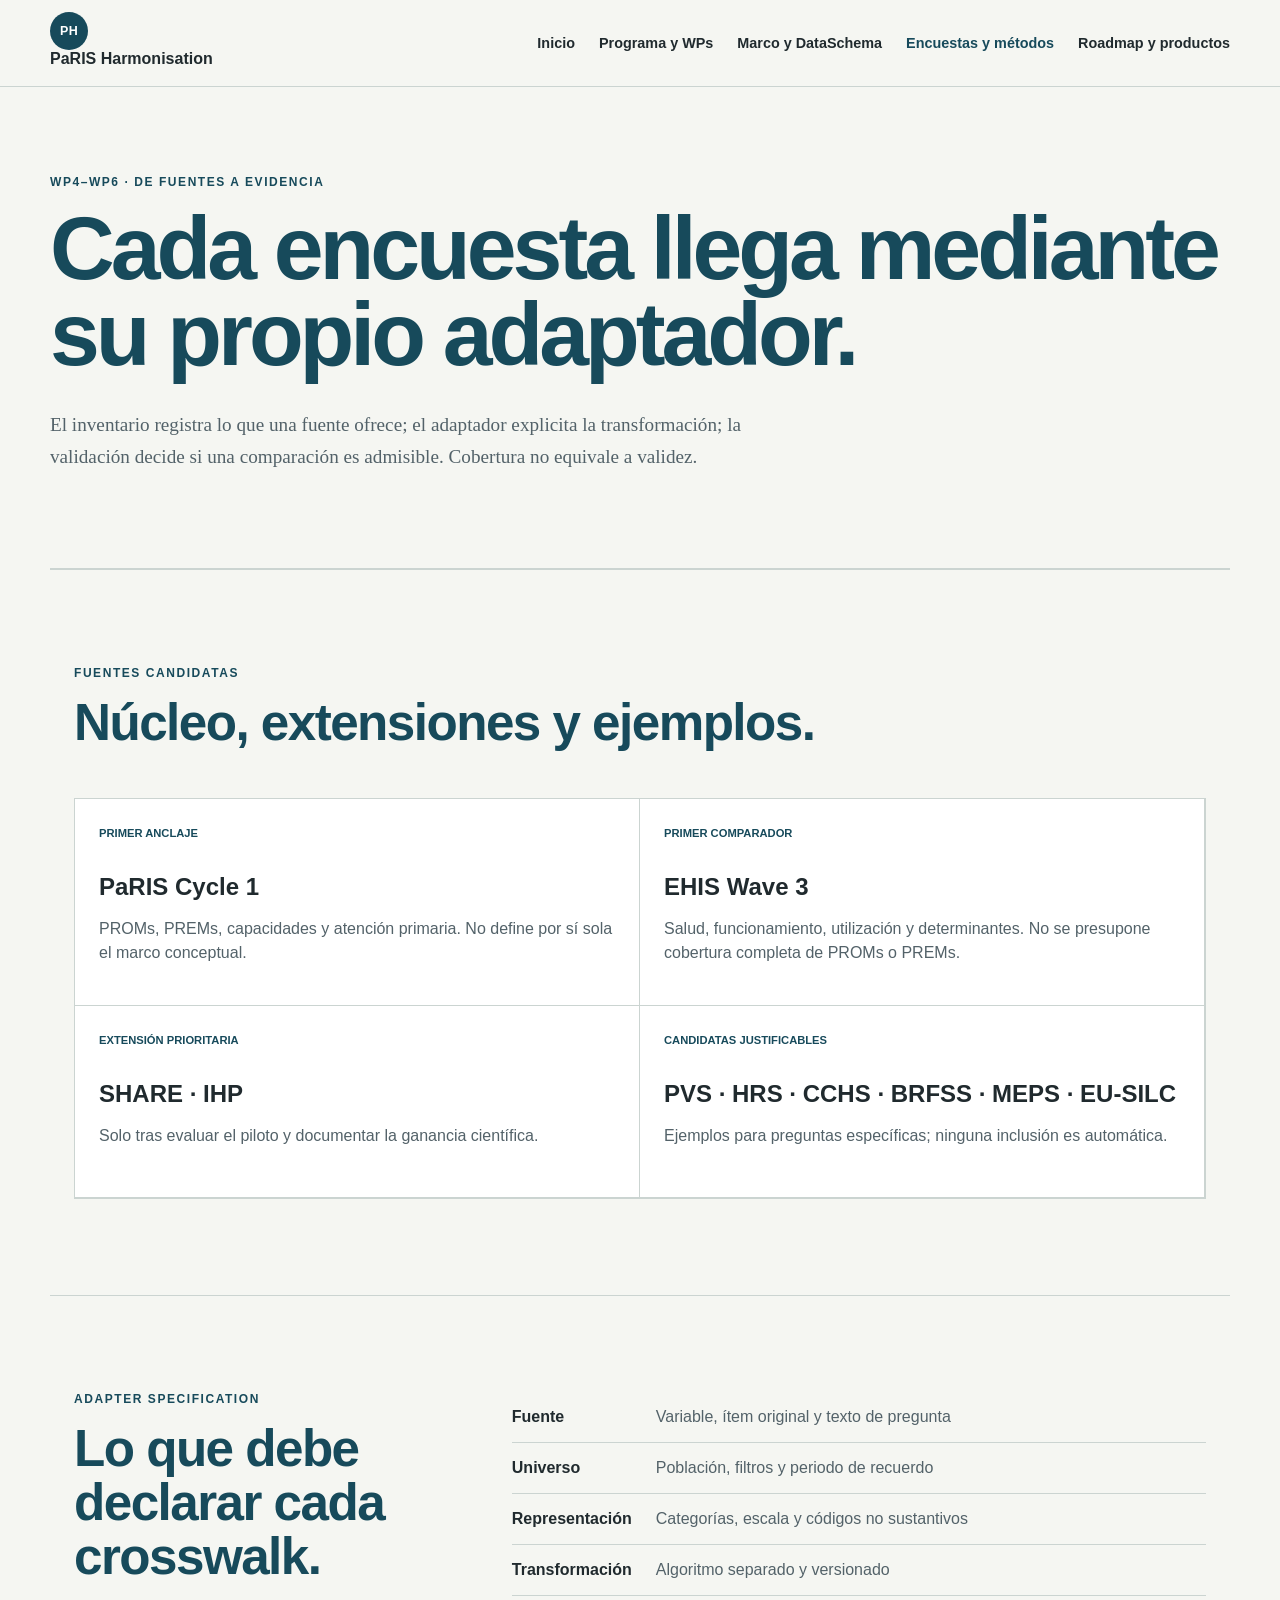
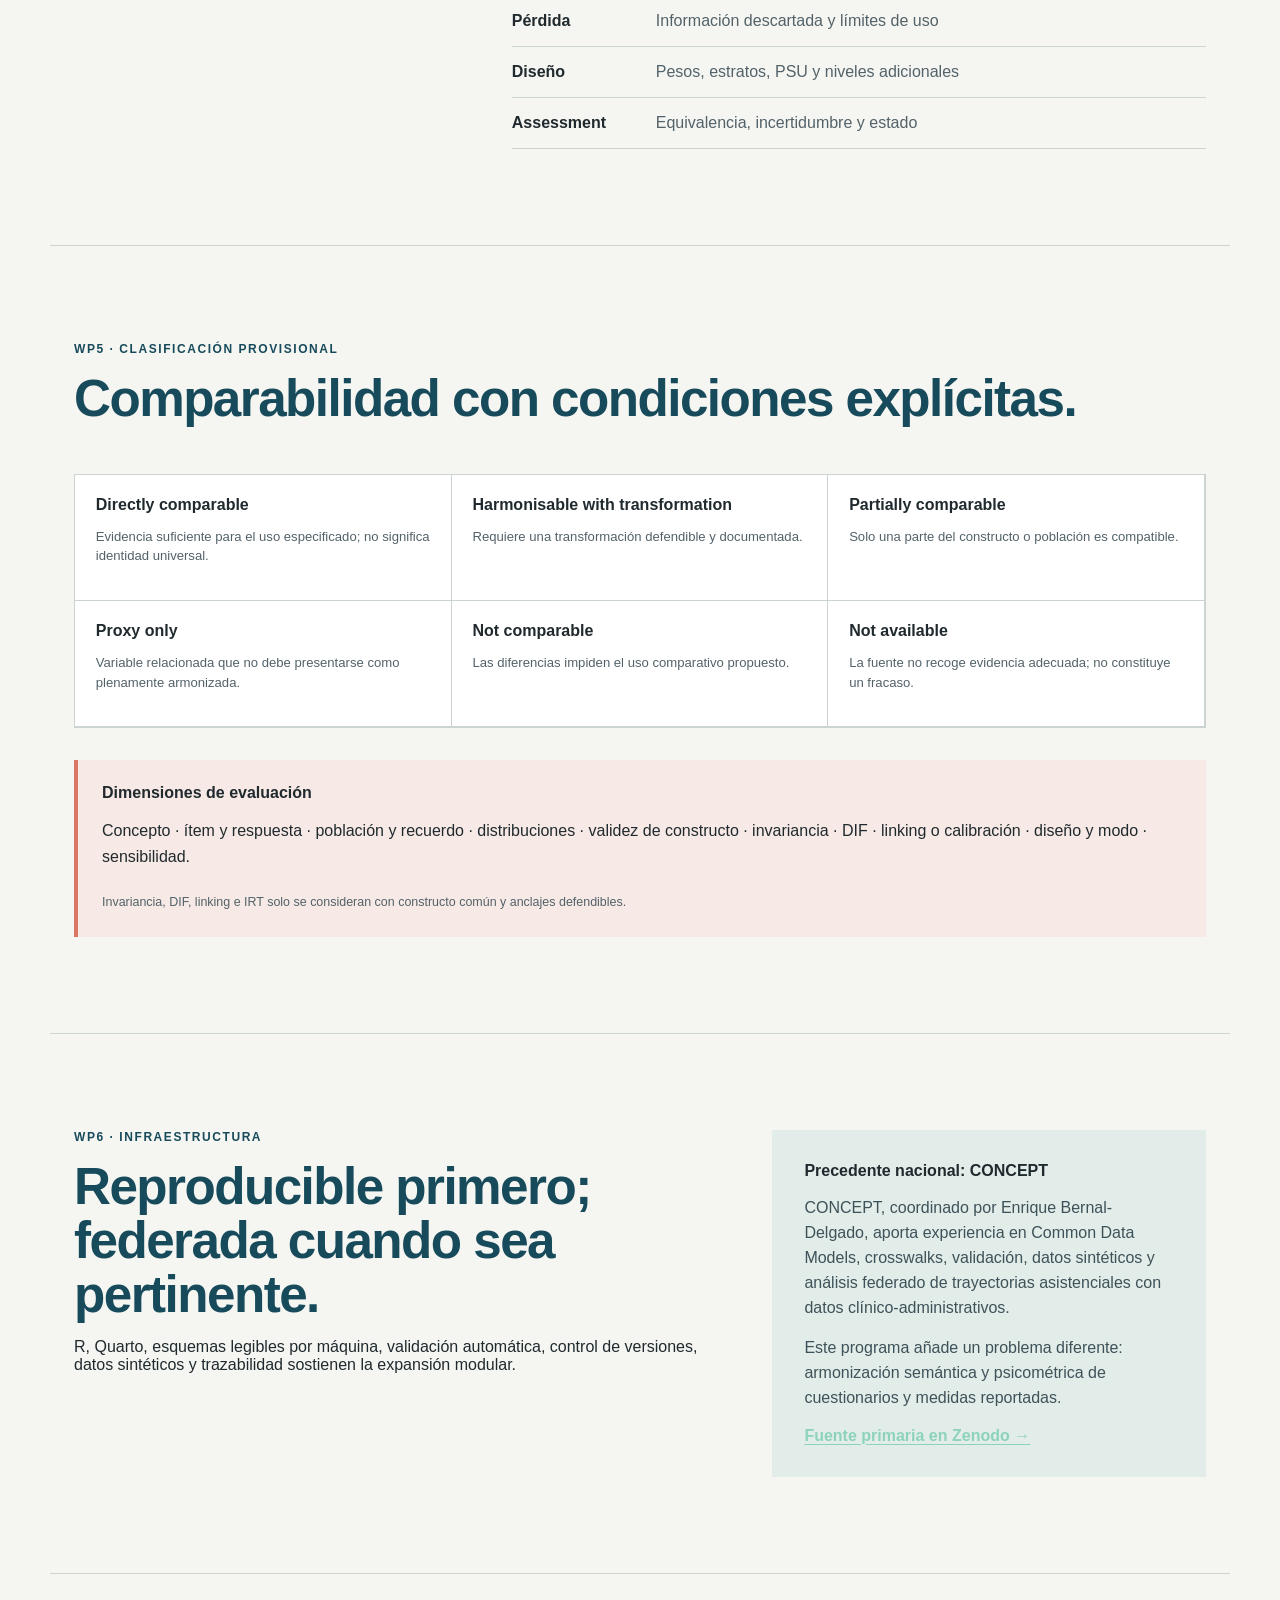
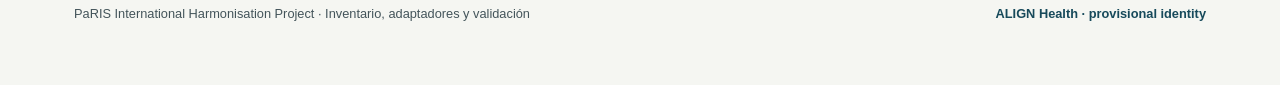
==== website/encuestas.html @ de297194 "post web y diseno" ====
<!doctype html><html lang="es"><head><meta charset="utf-8"><meta name="viewport" content="width=device-width, initial-scale=1"><meta name="description" content="Inventario de encuestas, adaptadores y métodos de validación."><title>Encuestas y métodos · PaRIS Harmonisation</title><link rel="icon" href="favicon.svg" type="image/svg+xml"><link rel="stylesheet" href="styles.css"></head><body><a class="skip-link" href="#contenido">Saltar al contenido</a>
<header class="site-header"><a class="brand" href="index.html"><span class="brand-mark">PH</span><span>PaRIS Harmonisation</span></a><nav aria-label="Navegación principal"><a href="index.html">Inicio</a><a href="programa.html">Programa y WPs</a><a href="marco.html">Marco y DataSchema</a><a aria-current="page" href="encuestas.html">Encuestas y métodos</a><a href="roadmap.html">Roadmap y productos</a></nav></header>
<main id="contenido" class="page-shell"><header class="page-hero"><p class="eyebrow">WP4–WP6 · De fuentes a evidencia</p><h1>Cada encuesta llega mediante su propio adaptador.</h1><p class="lead">El inventario registra lo que una fuente ofrece; el adaptador explicita la transformación; la validación decide si una comparación es admisible. Cobertura no equivale a validez.</p></header>
<section class="section"><div class="section-heading"><div><p class="eyebrow">Fuentes candidatas</p><h2>Núcleo, extensiones y ejemplos.</h2></div></div><div class="survey-register"><article class="survey-core"><span>Primer anclaje</span><h3>PaRIS Cycle 1</h3><p>PROMs, PREMs, capacidades y atención primaria. No define por sí sola el marco conceptual.</p></article><article class="survey-core"><span>Primer comparador</span><h3>EHIS Wave 3</h3><p>Salud, funcionamiento, utilización y determinantes. No se presupone cobertura completa de PROMs o PREMs.</p></article><article><span>Extensión prioritaria</span><h3>SHARE · IHP</h3><p>Solo tras evaluar el piloto y documentar la ganancia científica.</p></article><article><span>Candidatas justificables</span><h3>PVS · HRS · CCHS · BRFSS · MEPS · EU-SILC</h3><p>Ejemplos para preguntas específicas; ninguna inclusión es automática.</p></article></div></section>
<section class="section adapter-spec"><div><p class="eyebrow">Adapter specification</p><h2>Lo que debe declarar cada crosswalk.</h2></div><ol class="spec-list"><li><b>Fuente</b><span>Variable, ítem original y texto de pregunta</span></li><li><b>Universo</b><span>Población, filtros y periodo de recuerdo</span></li><li><b>Representación</b><span>Categorías, escala y códigos no sustantivos</span></li><li><b>Transformación</b><span>Algoritmo separado y versionado</span></li><li><b>Pérdida</b><span>Información descartada y límites de uso</span></li><li><b>Diseño</b><span>Pesos, estratos, PSU y niveles adicionales</span></li><li><b>Assessment</b><span>Equivalencia, incertidumbre y estado</span></li></ol></section>
<section class="section"><div class="section-heading"><div><p class="eyebrow">WP5 · Clasificación provisional</p><h2>Comparabilidad con condiciones explícitas.</h2></div></div><div class="classification-list"><article><b>Directly comparable</b><p>Evidencia suficiente para el uso especificado; no significa identidad universal.</p></article><article><b>Harmonisable with transformation</b><p>Requiere una transformación defendible y documentada.</p></article><article><b>Partially comparable</b><p>Solo una parte del constructo o población es compatible.</p></article><article><b>Proxy only</b><p>Variable relacionada que no debe presentarse como plenamente armonizada.</p></article><article><b>Not comparable</b><p>Las diferencias impiden el uso comparativo propuesto.</p></article><article><b>Not available</b><p>La fuente no recoge evidencia adecuada; no constituye un fracaso.</p></article></div><div class="validation-dimensions"><h3>Dimensiones de evaluación</h3><p>Concepto · ítem y respuesta · población y recuerdo · distribuciones · validez de constructo · invariancia · DIF · linking o calibración · diseño y modo · sensibilidad.</p><p class="fine-print">Invariancia, DIF, linking e IRT solo se consideran con constructo común y anclajes defendibles.</p></div></section>
<section class="section infrastructure"><div><p class="eyebrow">WP6 · Infraestructura</p><h2>Reproducible primero; federada cuando sea pertinente.</h2><p>R, Quarto, esquemas legibles por máquina, validación automática, control de versiones, datos sintéticos y trazabilidad sostienen la expansión modular.</p></div><aside><h3>Precedente nacional: CONCEPT</h3><p>CONCEPT, coordinado por Enrique Bernal-Delgado, aporta experiencia en Common Data Models, crosswalks, validación, datos sintéticos y análisis federado de trayectorias asistenciales con datos clínico-administrativos.</p><p>Este programa añade un problema diferente: armonización semántica y psicométrica de cuestionarios y medidas reportadas.</p><a class="text-link" href="https://zenodo.org/records/8012966" rel="external">Fuente primaria en Zenodo →</a></aside></section></main><footer>PaRIS International Harmonisation Project · Inventario, adaptadores y validación</footer></body></html>
---- website/styles.css ----
:root {
  --brand-petrol: #174A5B;
  --brand-sage: #6F9B8E;
  --brand-sage-light: #91B5AA;
  --brand-coral: #D97762;
  --brand-ivory: #F5F6F2;
  --brand-graphite: #202A2E;
  --font-interface: "Source Sans 3", "Source Sans Pro", "Segoe UI", Arial, sans-serif;
  --font-editorial: "Source Serif 4", Georgia, "Times New Roman", serif;
  --space-1: .25rem;
  --space-2: .5rem;
  --space-3: .75rem;
  --space-4: 1rem;
  --space-6: 1.5rem;
  --space-8: 2rem;
  --radius-sm: .35rem;
  --radius-md: .7rem;
  --radius-lg: 1.1rem;
  --focus-ring: 3px solid var(--brand-coral);
  --ink: var(--brand-graphite);
  --muted: #536269;
  --paper: var(--brand-ivory);
  --surface: #ffffff;
  --line: #cbd4d1;
  --green: var(--brand-petrol);
  --green-soft: #e2ece8;
  --amber: var(--brand-coral);
  --slate: #68777c;
  --max: 1180px;
}
* { box-sizing: border-box; }
html { scroll-behavior: smooth; }
body { margin: 0; color: var(--ink); background: var(--paper); font-family: var(--font-interface); }
a { color: inherit; }
.site-header { position: sticky; top: 0; z-index: 10; display: flex; align-items: center; justify-content: space-between; max-width: var(--max); margin: 0 auto; padding: 1rem 1.5rem; background: rgb(244 241 234 / .94); backdrop-filter: blur(12px); border-bottom: 1px solid var(--line); }
.brand { display: flex; gap: .7rem; align-items: center; font-weight: 750; text-decoration: none; }
.brand-mark { display: grid; place-items: center; width: 2.4rem; aspect-ratio: 1; color: white; background: var(--green); border-radius: 50%; font-size: .78rem; letter-spacing: .04em; }
nav { display: flex; gap: 1.5rem; }
nav a { color: var(--muted); text-decoration: none; font-size: .9rem; }
nav a:hover, nav a:focus-visible { color: var(--green); }
nav a[aria-current="page"] { color: var(--green); font-weight: 750; }
main, footer { max-width: var(--max); margin: 0 auto; }
.hero { min-height: 640px; display: grid; grid-template-columns: minmax(0, 1.7fr) minmax(260px, .8fr); gap: 4rem; align-items: center; padding: 6rem 1.5rem; }
.eyebrow { margin: 0 0 1rem; color: var(--green); font-size: .75rem; font-weight: 800; letter-spacing: .13em; text-transform: uppercase; }
h1 { max-width: 850px; margin: 0; font-family: Georgia, "Times New Roman", serif; font-size: clamp(3rem, 7vw, 6.7rem); font-weight: 500; line-height: .96; letter-spacing: -.045em; }
h2 { margin: 0; font-family: Georgia, "Times New Roman", serif; font-size: clamp(2.2rem, 4vw, 4rem); font-weight: 500; line-height: 1.05; letter-spacing: -.03em; }
h3 { margin: 0 0 .5rem; font-size: 1rem; }
.lead { max-width: 720px; margin: 2rem 0; color: var(--muted); font-size: 1.2rem; line-height: 1.65; }
.lead.compact { font-size: 1.05rem; }
.hero-actions { display: flex; gap: .8rem; flex-wrap: wrap; }
.button { padding: .8rem 1.1rem; border: 1px solid var(--ink); border-radius: 999px; font-size: .9rem; font-weight: 700; text-decoration: none; }
.button.primary { color: white; background: var(--ink); }
.button.secondary { background: transparent; }
.principle-card { align-self: end; padding: 1.5rem; background: var(--green); color: white; border-radius: 1rem; transform: rotate(-2deg); box-shadow: 0 18px 50px rgb(24 34 31 / .14); }
.principle-card p:last-child { margin-bottom: 0; font-family: Georgia, serif; font-size: 1.35rem; line-height: 1.35; }
.status-dot { display: block; width: .7rem; height: .7rem; background: #c9f3dd; border-radius: 50%; }
.card-label { margin-top: 2rem; font-size: .7rem; font-weight: 800; letter-spacing: .12em; text-transform: uppercase; opacity: .75; }
.section { padding: 6rem 1.5rem; border-top: 1px solid var(--line); }
.section-heading { display: flex; justify-content: space-between; align-items: end; gap: 2rem; margin-bottom: 3rem; }
.updated { color: var(--muted); font-size: .85rem; }
.metric-grid { display: grid; grid-template-columns: repeat(4, 1fr); gap: 1px; background: var(--line); border: 1px solid var(--line); border-radius: 1rem; overflow: hidden; }
.metric { padding: 2rem; background: var(--surface); }
.metric.accent { color: white; background: var(--green); }
.metric span { display: block; font-family: Georgia, serif; font-size: clamp(2.4rem, 5vw, 4.5rem); line-height: 1; }
.metric p { margin: 1rem 0 0; color: var(--muted); font-size: .85rem; line-height: 1.4; }
.metric.accent p { color: rgb(255 255 255 / .72); }
.flow-card { margin-top: 1.5rem; padding: 2rem; background: var(--surface); border: 1px solid var(--line); border-radius: 1rem; }
.flow-header, .legend { display: flex; justify-content: space-between; gap: 1rem; flex-wrap: wrap; }
.flow-header span { color: var(--muted); font-size: .85rem; }
.bar { display: flex; height: .65rem; margin: 1.8rem 0 1rem; overflow: hidden; background: var(--line); border-radius: 999px; }
.bar span { display: block; height: 100%; }
.bar-include { background: var(--green); }.bar-background { background: var(--amber); }.bar-exclude { background: var(--slate); }
.legend { justify-content: flex-start; gap: 1.5rem; color: var(--muted); font-size: .82rem; }
.legend span { display: flex; align-items: center; gap: .4rem; }.legend i { width: .6rem; height: .6rem; border-radius: 50%; }.legend .include { background: var(--green); }.legend .background { background: var(--amber); }.legend .exclude { background: var(--slate); }
.fine-print { margin: 1.5rem 0 0; color: var(--muted); font-size: .78rem; }
.workstreams { display: grid; grid-template-columns: repeat(4, 1fr); gap: 1rem; margin-top: 1.5rem; }
.strategy-list { display: grid; gap: 1rem; margin-top: 2rem; }
.strategy-card { padding: 1.5rem; background: var(--surface); border: 1px solid var(--line); border-radius: 1rem; }
.strategy-meta { display: flex; gap: .6rem; flex-wrap: wrap; margin-bottom: 1rem; color: var(--muted); font-size: .75rem; }
.strategy-card code { display: block; overflow-x: auto; padding: 1rem; background: #eef0eb; border-radius: .65rem; white-space: pre-wrap; color: #26342f; line-height: 1.5; }
.search-box { display: grid; gap: .4rem; color: var(--muted); font-size: .75rem; }
.search-box input { min-width: 260px; padding: .75rem 1rem; color: var(--ink); background: var(--surface); border: 1px solid var(--line); border-radius: 999px; font: inherit; }
.reference-controls { display: flex; gap: 1rem; align-items: end; flex-wrap: wrap; margin: 2rem 0; }
.reference-controls label { display: grid; gap: .4rem; color: var(--muted); font-size: .75rem; }
.reference-controls [hidden] { display: none; }
.reference-controls input, .reference-controls select { min-width: 190px; padding: .7rem .85rem; color: var(--ink); background: var(--surface); border: 1px solid var(--line); border-radius: .6rem; font: inherit; }
.reference-controls .search-control { flex: 1 1 340px; }
.reference-controls .search-control input { width: 100%; }
.reference-summary { margin: 1.5rem 0 .8rem; color: var(--muted); font-size: .85rem; }
.table-wrap { overflow-x: auto; background: var(--surface); border: 1px solid var(--line); border-radius: 1rem; }
table { width: 100%; border-collapse: collapse; }
th, td { padding: 1rem; text-align: left; vertical-align: top; border-bottom: 1px solid var(--line); }
th { color: var(--muted); font-size: .7rem; letter-spacing: .08em; text-transform: uppercase; }
td { font-size: .86rem; line-height: 1.45; }
td a { color: var(--green); text-underline-offset: .2em; }
.reference-row > td:first-child { width: 44%; }
.reference-meta { color: var(--muted); font-size: .78rem; }
.decision { display: inline-block; padding: .25rem .5rem; border-radius: 999px; font-size: .65rem; font-weight: 800; }
.decision.include { color: var(--green); background: var(--green-soft); }.decision.background { color: #8b520e; background: #f4e2c7; }.decision.exclude { color: #48524f; background: #e5e5df; }
.decision.pending { color: #5d6a66; background: #f0f0eb; border: 1px dashed #aeb5b1; }
.reference-page { padding: 0 1.5rem 5rem; }
.page-hero { padding: 5.5rem 0 4rem; border-bottom: 1px solid var(--line); }
.page-hero h1 { max-width: none; font-size: clamp(3.4rem, 7vw, 6rem); }
.reference-section { padding: 4rem 0 2rem; }
.reference-heading { margin-top: 4rem; }
.privacy-note { display: flex; align-items: center; justify-content: space-between; gap: 1.5rem; padding: 1.1rem 1.25rem; color: #25483f; background: var(--green-soft); border-radius: .8rem; }
.privacy-note > div { display: flex; align-items: baseline; gap: 1rem; }
.privacy-note strong { flex: 0 0 auto; font-size: .78rem; letter-spacing: .08em; text-transform: uppercase; }
.privacy-note span { color: #45645c; font-size: .86rem; line-height: 1.5; }
.access-button { flex: 0 0 auto; padding: .58rem .85rem; color: white; background: var(--green); border-radius: 999px; font-size: .75rem; font-weight: 750; text-decoration: none; }
.access-button:hover, .access-button:focus-visible { background: #115344; }
.review-feedback { min-height: 1.2rem; margin: -.35rem 0 .8rem; font-size: .82rem; }
.review-feedback.success { color: var(--green); }
.review-feedback.error { color: #9b342a; }
.review-row > td { padding: 0; background: #f7f6f0; }
.review-details > summary { display: flex; align-items: center; justify-content: space-between; gap: 1rem; padding: .72rem 1rem; color: var(--green); cursor: pointer; font-size: .75rem; font-weight: 760; list-style: none; }
.review-details > summary::-webkit-details-marker { display: none; }
.review-details > summary::before { content: "+"; width: 1rem; font-family: Georgia, serif; font-size: 1.1rem; line-height: 1; }
.review-details[open] > summary::before { content: "−"; }
.review-details > summary > span:first-of-type { margin-right: auto; }
.review-panel { display: grid; grid-template-columns: minmax(0, 1.15fr) minmax(320px, .85fr); gap: 1px; background: var(--line); border-top: 1px solid var(--line); }
.abstract-block, .review-form { min-width: 0; padding: 1.5rem; background: var(--surface); }
.review-kicker { margin: 0 0 .45rem; color: var(--green); font-size: .65rem; font-weight: 800; letter-spacing: .1em; text-transform: uppercase; }
.abstract-block h3, .review-form h3 { font-family: Georgia, "Times New Roman", serif; font-size: 1.15rem; font-weight: 500; line-height: 1.35; }
.abstract-text { margin: 1.25rem 0 0; color: #36433f; font-family: Georgia, "Times New Roman", serif; font-size: 1rem; line-height: 1.7; white-space: pre-wrap; }
.review-form { display: grid; align-content: start; gap: 1.15rem; }
.review-form-heading { display: flex; align-items: start; justify-content: space-between; gap: 1rem; }
.revision-note { max-width: 12rem; color: var(--muted); font-size: .68rem; line-height: 1.45; text-align: right; }
.review-form fieldset { min-width: 0; margin: 0; padding: 0; border: 0; }
.review-form legend, .review-form > label { display: grid; gap: .45rem; width: 100%; color: var(--muted); font-size: .7rem; font-weight: 700; }
.decision-options { display: grid; grid-template-columns: repeat(3, 1fr); gap: .45rem; margin-top: .45rem; }
.decision-option { position: relative; cursor: pointer; }
.decision-option input { position: absolute; width: 1px; height: 1px; opacity: 0; }
.decision-option span { display: block; padding: .6rem .45rem; color: var(--muted); background: #f0f0eb; border: 1px solid var(--line); border-radius: .55rem; font-size: .7rem; font-weight: 800; text-align: center; }
.decision-option input:focus-visible + span { outline: 2px solid var(--green); outline-offset: 2px; }
.decision-option.include input:checked + span { color: var(--green); background: var(--green-soft); border-color: #8ebfae; }
.decision-option.background input:checked + span { color: #8b520e; background: #f4e2c7; border-color: #d7ad76; }
.decision-option.exclude input:checked + span { color: #36423e; background: #dde1de; border-color: #9ba6a2; }
.review-form select, .review-form textarea { width: 100%; padding: .7rem .75rem; color: var(--ink); background: #fff; border: 1px solid var(--line); border-radius: .55rem; font: inherit; font-size: .8rem; }
.review-form textarea { resize: vertical; line-height: 1.45; }
.review-actions { display: flex; align-items: center; justify-content: space-between; gap: 1rem; }
.form-status { color: var(--muted); font-size: .72rem; }
.review-actions button { padding: .65rem .85rem; color: white; background: var(--green); border: 0; border-radius: 999px; cursor: pointer; font: inherit; font-size: .72rem; font-weight: 800; }
.review-actions button:hover, .review-actions button:focus-visible { background: #115344; }
.review-actions button:disabled { cursor: wait; opacity: .6; }
.pagination { display: flex; align-items: center; justify-content: center; gap: 1rem; margin-top: 1.4rem; color: var(--muted); font-size: .82rem; }
.pagination button { padding: .55rem .9rem; color: var(--ink); background: var(--surface); border: 1px solid var(--line); border-radius: 999px; font: inherit; font-weight: 700; cursor: pointer; }
.pagination button:disabled { cursor: default; opacity: .4; }
.protocol-section { background: #e9ede7; border-radius: 1.2rem; }
.protocol-grid { display: grid; grid-template-columns: repeat(2, 1fr); gap: 1px; overflow: hidden; background: var(--line); border: 1px solid var(--line); border-radius: 1rem; }
.protocol-grid article { padding: 1.5rem; background: var(--surface); }
.protocol-grid article > span { display: block; margin-bottom: 1.5rem; color: var(--green); font-family: Georgia, serif; font-size: 1.5rem; }
.protocol-grid p { margin-bottom: 0; color: var(--muted); line-height: 1.55; }
.protocol-grid code { font-size: .75rem; }
.protocol-note { margin-top: 1rem; padding: 1.25rem 1.5rem; color: white; background: var(--green); border-radius: .8rem; line-height: 1.55; }
.workstreams article { min-height: 210px; padding: 1.5rem; background: transparent; border: 1px solid var(--line); border-radius: 1rem; }
.workstreams h3 { margin-top: 2.7rem; }.workstreams p, .roadmap p, .method-list p { color: var(--muted); line-height: 1.55; }
.tag { display: inline-block; padding: .3rem .55rem; border-radius: 999px; font-size: .65rem; font-weight: 800; text-transform: uppercase; letter-spacing: .06em; }.tag.done { color: var(--green); background: var(--green-soft); }.tag.active { color: #8b520e; background: #f4e2c7; }.tag.next { color: var(--muted); background: #e5e5df; }
.split-section { display: grid; grid-template-columns: .8fr 1.2fr; gap: 6rem; }
.method-list { list-style: none; margin: 0; padding: 0; }.method-list li { display: grid; grid-template-columns: 3rem 1fr; gap: 1.2rem; padding: 1.4rem 0; border-bottom: 1px solid var(--line); }.method-list li > span { color: var(--green); font-family: Georgia, serif; font-size: 1.4rem; }.method-list p { margin: 0; }
.roadmap { margin-top: 3rem; }.roadmap article { display: grid; grid-template-columns: 4rem minmax(0,1fr); gap: 1.5rem; padding: 2rem 0; border-top: 1px solid var(--line); }.roadmap article > span { font-family: Georgia, serif; font-size: 3rem; color: var(--green); }.roadmap p { max-width: 720px; margin: 0; }
.safeguards { display: grid; grid-template-columns: 1fr 1fr; gap: 4rem; color: white; background: var(--ink); border: 0; border-radius: 1.2rem 1.2rem 0 0; }.safeguards .eyebrow { color: #8dd3ba; }.safeguards ul { margin: 0; padding-left: 1.2rem; }.safeguards li { padding: .65rem 0; color: #c8d1ce; line-height: 1.5; }
footer { padding: 2rem 1.5rem 4rem; color: var(--muted); font-size: .8rem; border-top: 1px solid var(--line); }
@media (max-width: 850px) { .hero, .split-section, .safeguards, .review-panel { grid-template-columns: 1fr; }.hero { min-height: auto; gap: 2rem; padding-top: 4rem; }.principle-card { transform: none; }.metric-grid, .workstreams { grid-template-columns: repeat(2, 1fr); }.split-section { gap: 2rem; } }
@media (max-width: 620px) { .site-header { align-items: flex-start; flex-direction: column; gap: .7rem; }.site-header nav { width: 100%; justify-content: space-between; gap: .8rem; }.privacy-note, .privacy-note > div { align-items: flex-start; flex-direction: column; gap: .55rem; }.page-hero { padding-top: 4rem; } }
@media (max-width: 520px) { h1 { font-size: 3.1rem; }.metric-grid, .workstreams, .protocol-grid { grid-template-columns: 1fr; }.section-heading { align-items: start; flex-direction: column; }.section { padding-block: 4rem; }.review-form-heading, .review-actions { align-items: stretch; flex-direction: column; }.revision-note { max-width: none; text-align: left; }.decision-options { grid-template-columns: 1fr; }.review-actions button { width: 100%; } }
@media (prefers-reduced-motion: reduce) { html { scroll-behavior: auto; } }

/* Research programme architecture */
.skip-link { position: fixed; left: 1rem; top: -5rem; z-index: 100; padding: .7rem 1rem; color: white; background: var(--ink); }
.skip-link:focus { top: 1rem; }
.page-shell { max-width: var(--max); margin-inline: auto; }
.programme-hero { min-height: 720px; }
.programme-hero h1 { max-width: 900px; font-size: clamp(3.2rem, 6.5vw, 6.2rem); }
.principle-card.sober { transform: none; border-radius: .2rem; box-shadow: none; }
.principle-card.sober .card-label { margin-top: 0; }
.principle-card.sober p:last-child { font-size: 1.12rem; }
.purpose-grid { display: grid; grid-template-columns: 1fr 1fr; gap: 3rem; font-family: Georgia, serif; font-size: 1.35rem; line-height: 1.55; }
.purpose-grid p { margin: 0; }
.research-chain { display: grid; grid-template-columns: repeat(8, minmax(130px, 1fr)); gap: 2rem; overflow-x: auto; margin: 0; padding: 0 0 1.5rem; list-style: none; counter-reset: chain; }
.research-chain li { position: relative; min-height: 7rem; padding: 2.5rem 1rem 1rem 0; border-top: 2px solid var(--green); color: var(--muted); font-size: .82rem; line-height: 1.45; counter-increment: chain; }
.research-chain li::before { content: counter(chain, decimal-leading-zero); position: absolute; top: .6rem; color: var(--green); font-family: Georgia, serif; font-size: 1.25rem; }
.research-chain li:not(:last-child)::after { content: "→"; position: absolute; right: -1.35rem; top: .45rem; color: var(--slate); }
.layer-strip { display: grid; grid-template-columns: repeat(4, 1fr); margin-top: 3rem; border: 1px solid var(--line); }
.layer-strip article { min-height: 12rem; padding: 1.5rem; background: var(--surface); border-right: 1px solid var(--line); }
.layer-strip article:last-child { border-right: 0; }
.layer-strip span, .wp-code { color: var(--green); font-size: .7rem; font-weight: 800; letter-spacing: .1em; text-transform: uppercase; }
.layer-strip h3 { margin-top: 2.5rem; }
.layer-strip p { color: var(--muted); font-size: .85rem; line-height: 1.5; }
.principles-list { display: grid; grid-template-columns: 1fr 1fr; margin: 0; padding: 0; border-top: 1px solid var(--line); list-style: none; }
.principles-list li { display: grid; grid-template-columns: minmax(180px, .75fr) 1fr; gap: 1rem; padding: 1.4rem 0; border-bottom: 1px solid var(--line); }
.principles-list li:nth-child(odd) { padding-right: 2rem; border-right: 1px solid var(--line); }
.principles-list li:nth-child(even) { padding-left: 2rem; }
.principles-list span { color: var(--muted); line-height: 1.45; }
.current-phase { display: flex; align-items: end; justify-content: space-between; gap: 3rem; color: white; background: var(--ink); }
.current-phase .eyebrow { color: #8dd3ba; }
.current-phase p { max-width: 800px; color: #c8d1ce; line-height: 1.6; }
.current-phase .button { flex: 0 0 auto; color: var(--ink); background: white; border-color: white; }
.wp-flow { display: flex; align-items: stretch; gap: .65rem; overflow-x: auto; padding-bottom: 1rem; }
.wp-overview-figure { margin: 3rem 0 0; padding: 0 1.5rem 3rem; }
.wp-overview-figure img { display: block; width: 100%; height: auto; border: 1px solid var(--line); box-shadow: 0 16px 45px rgb(24 34 31 / .08); }
.wp-overview-figure figcaption { max-width: 850px; margin: .8rem auto 0; color: var(--muted); font-size: .78rem; line-height: 1.5; text-align: center; }
.wp-flow div { min-width: 110px; padding: 1rem; background: var(--surface); border-top: 3px solid var(--green); }
.wp-flow div:first-child, .wp-flow div:nth-child(2) { border-top-color: var(--amber); }
.wp-flow b, .wp-flow span { display: block; }
.wp-flow span { margin-top: .45rem; color: var(--muted); font-size: .72rem; }
.wp-flow i { align-self: center; color: var(--slate); font-style: normal; }
.wp-list { display: grid; gap: 1.5rem; }
.wp-explorer { display: grid; grid-template-columns: minmax(190px, .28fr) minmax(0, 1fr); gap: 1rem; align-items: start; }
.wp-selector { position: sticky; top: 6rem; display: grid; gap: 1px; overflow: hidden; background: var(--line); border: 1px solid var(--line); }
.wp-selector button { display: grid; grid-template-columns: 3.2rem 1fr; gap: .75rem; align-items: center; min-height: 4.4rem; padding: .8rem; color: var(--muted); background: var(--surface); border: 0; cursor: pointer; font: inherit; text-align: left; }
.wp-selector button span { color: var(--green); font-family: Georgia, serif; font-size: 1.15rem; }
.wp-selector button strong { font-size: .78rem; line-height: 1.3; }
.wp-selector button:hover { background: #f0f2ed; }
.wp-selector button:focus-visible { position: relative; z-index: 1; outline: 3px solid var(--amber); outline-offset: -3px; }
.wp-selector button[aria-selected="true"] { color: white; background: var(--green); }
.wp-selector button[aria-selected="true"] span { color: white; }
.wp-panel { min-width: 0; }
.wp-detail { padding: 2rem; background: var(--surface); border: 1px solid var(--line); border-radius: .4rem; }
.wp-header { display: flex; align-items: start; justify-content: space-between; gap: 2rem; }
.wp-header h3 { font-family: Georgia, serif; font-size: clamp(1.7rem, 3vw, 2.5rem); font-weight: 500; }
.state { display: inline-block; padding: .35rem .55rem; border: 1px solid currentColor; font-size: .65rem; font-weight: 800; letter-spacing: .06em; text-transform: uppercase; white-space: nowrap; }
.state-proposed { color: #52605c; background: #eef0eb; }
.state-initial_pilot { color: #8b520e; background: #f4e2c7; }
.state-future_expansion { color: #4f5a57; background: #e5e5df; border-style: dashed; }
.wp-purpose { max-width: 850px; color: var(--muted); font-size: 1.05rem; line-height: 1.65; }
.wp-detail-grid { display: grid; grid-template-columns: repeat(2, 1fr); gap: 2rem; margin-top: 2rem; }
.wp-detail-grid section { border-top: 1px solid var(--line); padding-top: 1rem; }
.wp-detail-grid ul, .wp-subpackage ul { padding-left: 1.1rem; color: var(--muted); line-height: 1.55; }
.wp-subpackages { display: grid; grid-template-columns: 1fr 1fr; gap: 1px; margin: 2rem 0; background: var(--line); border: 1px solid var(--line); }
.wp-subpackage { padding: 1.5rem; background: #f7f6f0; }
.wp-subpackage h4 { margin: .4rem 0; font-family: Georgia, serif; font-size: 1.35rem; }
.wp-question { color: var(--green); font-weight: 750; }
.deliverable { font-size: .82rem; }
.text-link { color: var(--green); font-weight: 750; text-underline-offset: .2em; }
.wp-gate { margin: 1.5rem -2rem -2rem; padding: 1.2rem 2rem; background: #edf0eb; color: var(--muted); font-size: .8rem; line-height: 1.6; }
.layer-columns { display: grid; grid-template-columns: repeat(3, 1fr); border: 1px solid var(--line); }
.layer-columns article { padding: 2rem; background: var(--surface); border-right: 1px solid var(--line); }
.layer-columns article:last-child { border: 0; }
.layer-columns h2 { margin: 2rem 0 1rem; font-size: 2.1rem; }
.layer-columns li { margin: .6rem 0; color: var(--muted); }
.hub-spoke { position: relative; min-height: 520px; max-width: 850px; margin: 0 auto; }
.hub { position: absolute; left: 50%; top: 50%; z-index: 2; display: grid; place-content: center; width: 220px; aspect-ratio: 1; transform: translate(-50%, -50%); color: white; background: var(--green); border-radius: 50%; text-align: center; }
.hub span, .hub small { font-size: .7rem; letter-spacing: .08em; text-transform: uppercase; }
.hub strong { margin: .5rem; font-family: Georgia, serif; font-size: 1.55rem; font-weight: 500; }
.spoke { position: absolute; z-index: 1; display: grid; min-width: 150px; padding: 1rem; background: var(--surface); border: 1px solid var(--line); text-align: center; }
.spoke::after { content: ""; position: absolute; z-index: -1; height: 1px; width: 180px; background: var(--line); transform-origin: left; }
.spoke span { color: var(--muted); font-size: .68rem; text-transform: uppercase; }
.s1 { left: 4%; top: 10%; }.s1::after { left: 100%; top: 100%; transform: rotate(29deg); }
.s2 { right: 4%; top: 10%; }.s2::after { right: 100%; top: 100%; transform: rotate(151deg); transform-origin: right; }
.s3 { left: 0; bottom: 12%; }.s3::after { left: 100%; bottom: 80%; transform: rotate(-22deg); }
.s4 { right: 0; bottom: 12%; }.s4::after { right: 100%; bottom: 80%; transform: rotate(202deg); transform-origin: right; }
.s5 { left: 50%; bottom: 0; transform: translateX(-50%); }.s5::after { left: 50%; bottom: 100%; width: 90px; transform: rotate(-90deg); }
.figure-note { color: var(--muted); font-size: .78rem; text-align: center; }
.evidence-matrix { overflow: hidden; border: 1px solid var(--line); }
.evidence-matrix > div { display: grid; grid-template-columns: 1.3fr repeat(3, 1fr); }
.evidence-matrix span, .evidence-matrix strong { padding: 1rem; border-right: 1px solid var(--line); border-bottom: 1px solid var(--line); font-size: .82rem; }
.matrix-head { color: white; background: var(--ink); }
.matrix-head span { font-weight: 750; }
.future-row { background: #edf0eb; }
.future-orientation, .infrastructure { display: grid; grid-template-columns: 1.2fr .8fr; gap: 3rem; }
.future-orientation aside, .infrastructure aside { padding: 2rem; background: var(--green); color: white; }
.future-orientation aside strong, .future-orientation aside span { display: block; }
.future-orientation aside span { margin: .3rem 0 2rem; opacity: .75; }
.survey-register { display: grid; grid-template-columns: repeat(2, 1fr); border: 1px solid var(--line); }
.survey-register article { min-height: 12rem; padding: 1.5rem; background: var(--surface); border-right: 1px solid var(--line); border-bottom: 1px solid var(--line); }
.survey-register span { color: var(--green); font-size: .7rem; font-weight: 800; text-transform: uppercase; }
.survey-register h3 { margin-top: 2rem; font-family: Georgia, serif; font-size: 1.5rem; }
.survey-register p { color: var(--muted); line-height: 1.5; }
.survey-core { box-shadow: inset 4px 0 var(--green); }
.adapter-spec { display: grid; grid-template-columns: .7fr 1.3fr; gap: 4rem; }
.spec-list { margin: 0; padding: 0; list-style: none; }
.spec-list li { display: grid; grid-template-columns: 9rem 1fr; padding: 1rem 0; border-bottom: 1px solid var(--line); }
.spec-list span { color: var(--muted); }
.classification-list { display: grid; grid-template-columns: repeat(3, 1fr); border: 1px solid var(--line); }
.classification-list article { padding: 1.3rem; background: var(--surface); border-right: 1px solid var(--line); border-bottom: 1px solid var(--line); }
.classification-list p { color: var(--muted); font-size: .82rem; line-height: 1.5; }
.validation-dimensions { margin-top: 2rem; padding: 1.5rem; border-left: 4px solid var(--amber); background: #f4e2c7; }
.validation-dimensions p { line-height: 1.6; }
.infrastructure aside { background: var(--ink); }
.infrastructure aside p { color: #c8d1ce; line-height: 1.55; }
.infrastructure aside .text-link { color: #8dd3ba; }
.pilot-path { display: grid; grid-template-columns: repeat(4, 1fr); gap: 1px; margin: 0; padding: 0; background: var(--line); border: 1px solid var(--line); list-style: none; }
.pilot-path li { min-height: 10rem; padding: 1.2rem; background: var(--surface); }
.pilot-path span { color: var(--green); font-family: Georgia, serif; font-size: 1.4rem; }
.pilot-path p { margin-top: 2.5rem; font-weight: 700; }
.pilot-boundary { margin-top: 1rem; padding: 1.5rem; color: white; background: var(--ink); }
.pilot-boundary p { max-width: 850px; color: #c8d1ce; line-height: 1.6; }
.programme-vs-pilot { display: grid; grid-template-columns: 1fr auto 1fr auto 1fr; gap: 1rem; align-items: center; }
.programme-vs-pilot div { min-height: 12rem; padding: 1.5rem; background: var(--surface); border-top: 3px solid var(--green); }
.programme-vs-pilot b, .programme-vs-pilot span { display: block; }.programme-vs-pilot span { margin: 2rem 0 .5rem; color: var(--green); font-size: .75rem; font-weight: 800; }.programme-vs-pilot p { color: var(--muted); line-height: 1.5; }
.module-table { display: grid; grid-template-columns: repeat(2, 1fr); border: 1px solid var(--line); }.module-table article { padding: 1.5rem; background: var(--surface); border-right: 1px solid var(--line); border-bottom: 1px solid var(--line); }.module-table p { color: var(--muted); line-height: 1.5; }
.outputs-section { display: grid; grid-template-columns: .7fr 1.3fr; gap: 4rem; }
.output-links { display: grid; }.output-links a { display: grid; grid-template-columns: 5rem 1fr; padding: 1rem 0; border-bottom: 1px solid var(--line); text-decoration: none; }.output-links span { grid-row: span 2; color: var(--green); font-weight: 800; }.output-links small { color: var(--muted); }
.error-note { color: #9b342a; }
@media (max-width: 900px) { .site-header { align-items: flex-start; flex-direction: column; }.site-header nav { width: 100%; overflow-x: auto; padding-bottom: .35rem; }.site-header nav a { flex: 0 0 auto; }.layer-strip, .layer-columns { grid-template-columns: repeat(2, 1fr); }.layer-columns article { border-bottom: 1px solid var(--line); }.classification-list { grid-template-columns: repeat(2, 1fr); }.pilot-path { grid-template-columns: repeat(2, 1fr); }.wp-explorer { grid-template-columns: 1fr; }.wp-selector { position: static; display: flex; overflow-x: auto; }.wp-selector button { flex: 0 0 145px; grid-template-columns: 1fr; gap: .15rem; min-height: 4.8rem; }.wp-selector button span { font-size: 1rem; } }
@media (max-width: 680px) { .programme-hero { min-height: auto; }.purpose-grid, .principles-list, .wp-detail-grid, .wp-subpackages, .layer-strip, .layer-columns, .survey-register, .adapter-spec, .future-orientation, .infrastructure, .classification-list, .module-table, .outputs-section { grid-template-columns: 1fr; }.principles-list li, .principles-list li:nth-child(odd), .principles-list li:nth-child(even) { grid-template-columns: 1fr; padding: 1.2rem 0; border-right: 0; }.current-phase { align-items: start; flex-direction: column; }.wp-header { flex-direction: column; gap: .8rem; }.hub-spoke { min-height: 620px; }.hub { width: 170px; }.spoke::after { display: none; }.s1 { left: 0; top: 0; }.s2 { right: 0; top: 0; }.s3 { left: 0; bottom: 5rem; }.s4 { right: 0; bottom: 5rem; }.s5 { bottom: 0; }.evidence-matrix { overflow-x: auto; }.evidence-matrix > div { min-width: 650px; }.programme-vs-pilot { grid-template-columns: 1fr; }.programme-vs-pilot i { transform: rotate(90deg); text-align: center; }.pilot-path { grid-template-columns: 1fr; }.output-links a { grid-template-columns: 4rem 1fr; } }
@media (max-width: 680px) { .wp-overview-figure { margin-top: 2rem; padding-inline: 0; overflow-x: auto; }.wp-overview-figure img { width: 760px; max-width: none; }.wp-overview-figure figcaption { position: sticky; left: 0; width: calc(100vw - 2rem); padding-inline: 1rem; text-align: left; } }

/* ALIGN Health provisional identity */
.site-header {
  max-width: none;
  padding: .72rem max(1.25rem, calc((100vw - var(--max)) / 2));
  background: rgb(245 246 242 / .97);
  backdrop-filter: blur(8px);
}
.brand { flex: 0 0 auto; display: block; width: 235px; height: 63px; }
.brand-logo { display: block; width: 100%; height: 100%; object-fit: contain; object-position: left center; }
.brand-icon { display: none; width: 48px; height: 48px; }
nav a { color: var(--brand-graphite); font-weight: 600; }
nav a:hover, nav a[aria-current="page"] { color: var(--brand-petrol); }
a:focus-visible, button:focus-visible, input:focus-visible,
select:focus-visible, textarea:focus-visible, summary:focus-visible {
  outline: var(--focus-ring);
  outline-offset: 3px;
}
h1, h2, h3, .wp-header h3, .wp-subpackage h4,
.survey-register h3, .metric span, .roadmap article > span,
.method-list li > span, .protocol-grid article > span, .wp-selector button span {
  font-family: var(--font-interface);
}
h1, h2 { color: var(--brand-petrol); font-weight: 650; }
.lead, .principle-card p:last-child, .abstract-text { font-family: var(--font-editorial); }
.eyebrow, .card-label { color: var(--brand-petrol); }
.button { border-color: var(--brand-petrol); border-radius: var(--radius-sm); }
.button.primary, .access-button, .review-actions button {
  color: #fff;
  background: var(--brand-petrol);
}
.button.primary:hover, .access-button:hover, .review-actions button:hover {
  background: #103b49;
}
.button.secondary { color: var(--brand-petrol); background: transparent; }
.button.policy-action { border-color: var(--brand-coral); background: var(--brand-coral); }
.text-link, a { text-underline-offset: .18em; }
.programme-hero {
  position: relative;
  min-height: 650px;
  grid-template-columns: minmax(0, 1.4fr) minmax(300px, .8fr);
  overflow: hidden;
}
.programme-hero::after {
  content: "";
  position: absolute;
  right: 0;
  bottom: 2rem;
  width: min(35vw, 430px);
  height: 150px;
  background: url("assets/brand/align-health-icon-color.svg") right center / contain no-repeat;
  opacity: .08;
  pointer-events: none;
}
.hero-brand { margin-bottom: 1.4rem; }
.hero-brand-name { margin: 0; color: var(--brand-petrol); font-size: clamp(1.4rem, 2.4vw, 2rem); font-weight: 750; }
.hero-brand-descriptor { margin: .15rem 0 0; color: var(--brand-graphite); font-size: 1rem; }
.principle-card, .wp-detail, .wp-subpackage, .output-links a,
.survey-register article, .adapter-spec article { box-shadow: none; }
.current-phase, .safeguards, .infrastructure aside, .pilot-boundary {
  color: var(--brand-graphite);
  background: #e2ece8;
}
.current-phase p, .safeguards li, .infrastructure aside p,
.pilot-boundary p { color: #3e5259; }
.current-phase .eyebrow, .safeguards .eyebrow { color: var(--brand-petrol); }
.current-phase .button { color: #fff; background: var(--brand-petrol); border-color: var(--brand-petrol); }
.wp-selector button[aria-selected="true"] { background: var(--brand-petrol); }
.wp-selector button:focus-visible { outline: var(--focus-ring); }
.validation-dimensions { border-left-color: var(--brand-coral); background: #f7e9e5; }
.status-dot { background: var(--brand-sage-light); border: 1px solid var(--brand-petrol); }
footer {
  display: flex;
  align-items: center;
  justify-content: space-between;
  gap: 1rem;
  color: #43545a;
  border-top: 1px solid var(--line);
}
footer::after { content: "ALIGN Health · provisional identity"; color: var(--brand-petrol); font-weight: 650; }
@media (max-width: 760px) {
  .site-header { align-items: center; flex-direction: row; gap: 1rem; }
  .site-header nav { overflow-x: auto; width: auto; margin-left: auto; }
  .brand { width: 48px; height: 48px; }
  .brand-logo { display: none; }
  .brand-icon { display: block; }
  .programme-hero::after { display: none; }
  footer { align-items: flex-start; flex-direction: column; }
}
@media (max-width: 520px) {
  .site-header { align-items: flex-start; flex-direction: column; }
  .site-header nav { width: 100%; margin-left: 0; }
  .programme-hero h1 { font-size: 2.9rem; }
}
@media (prefers-reduced-motion: reduce) {
  *, *::before, *::after { scroll-behavior: auto !important; transition-duration: .01ms !important; animation-duration: .01ms !important; }
}
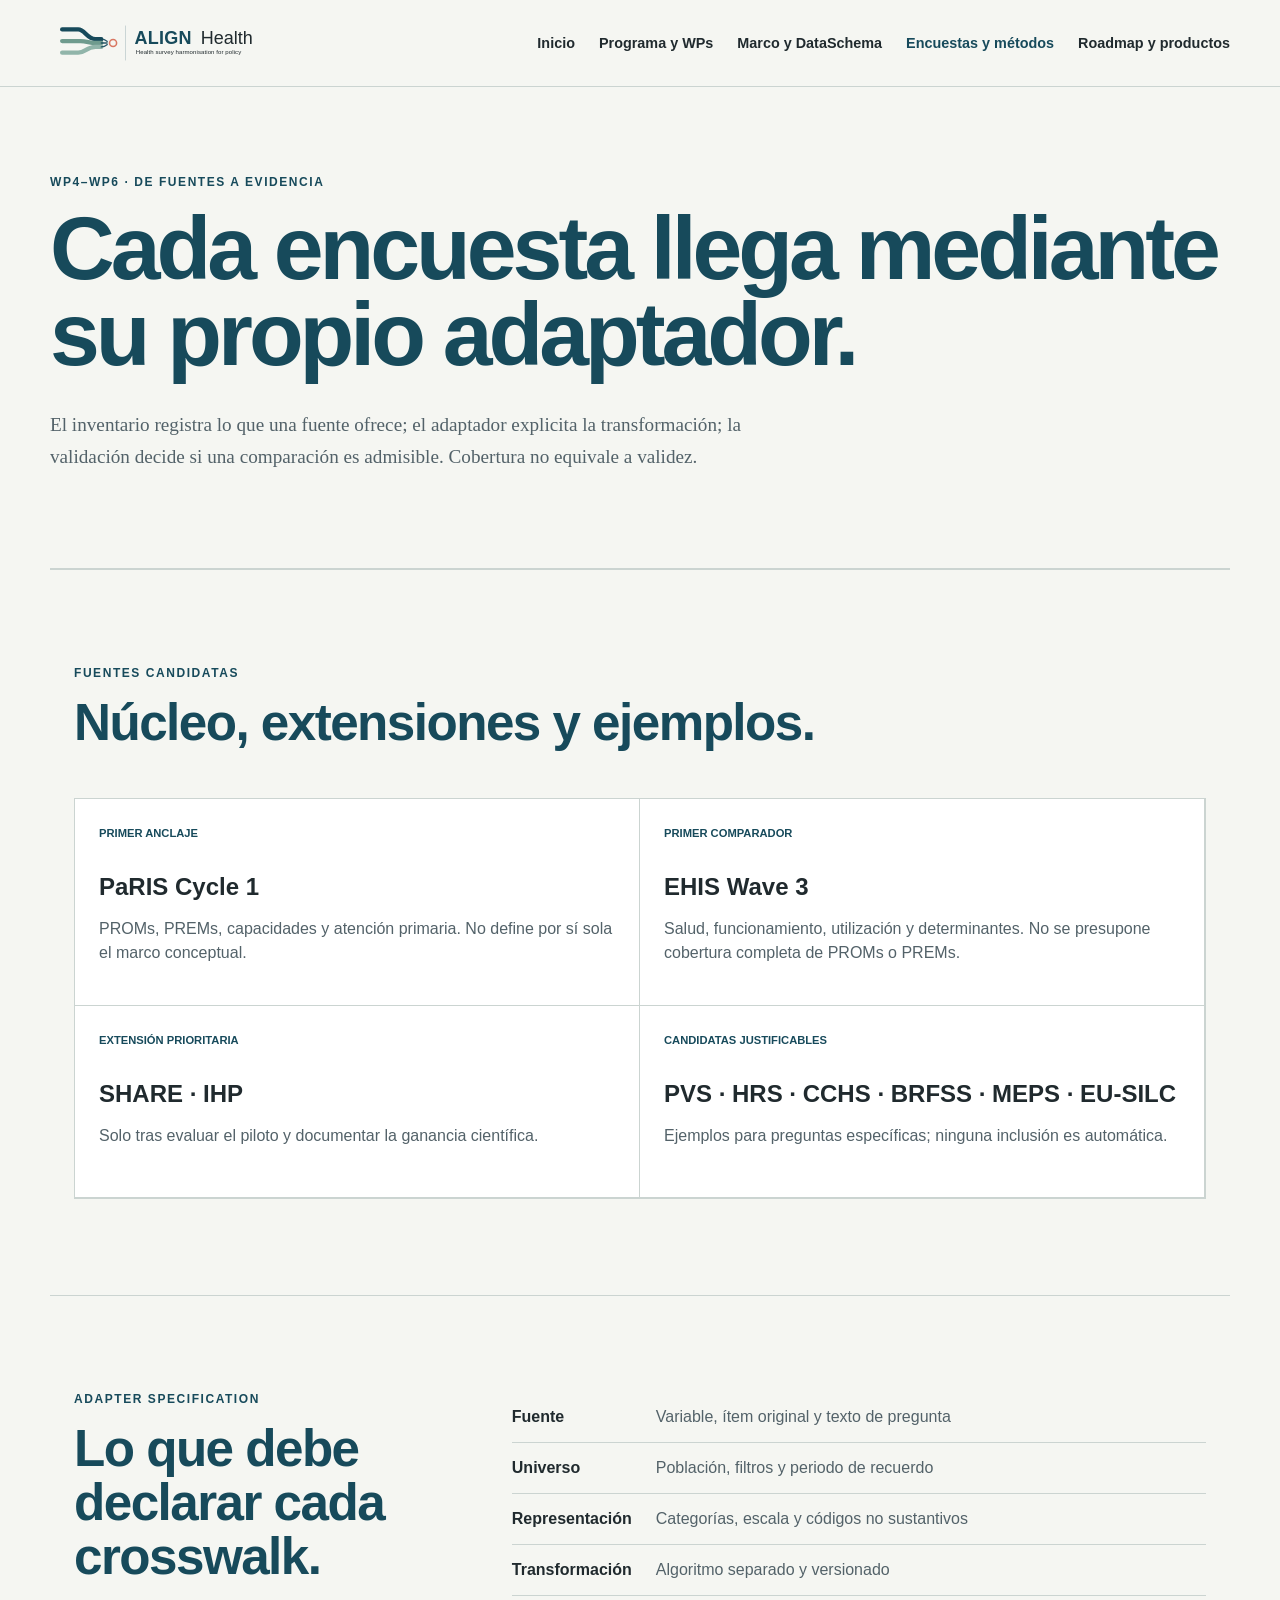
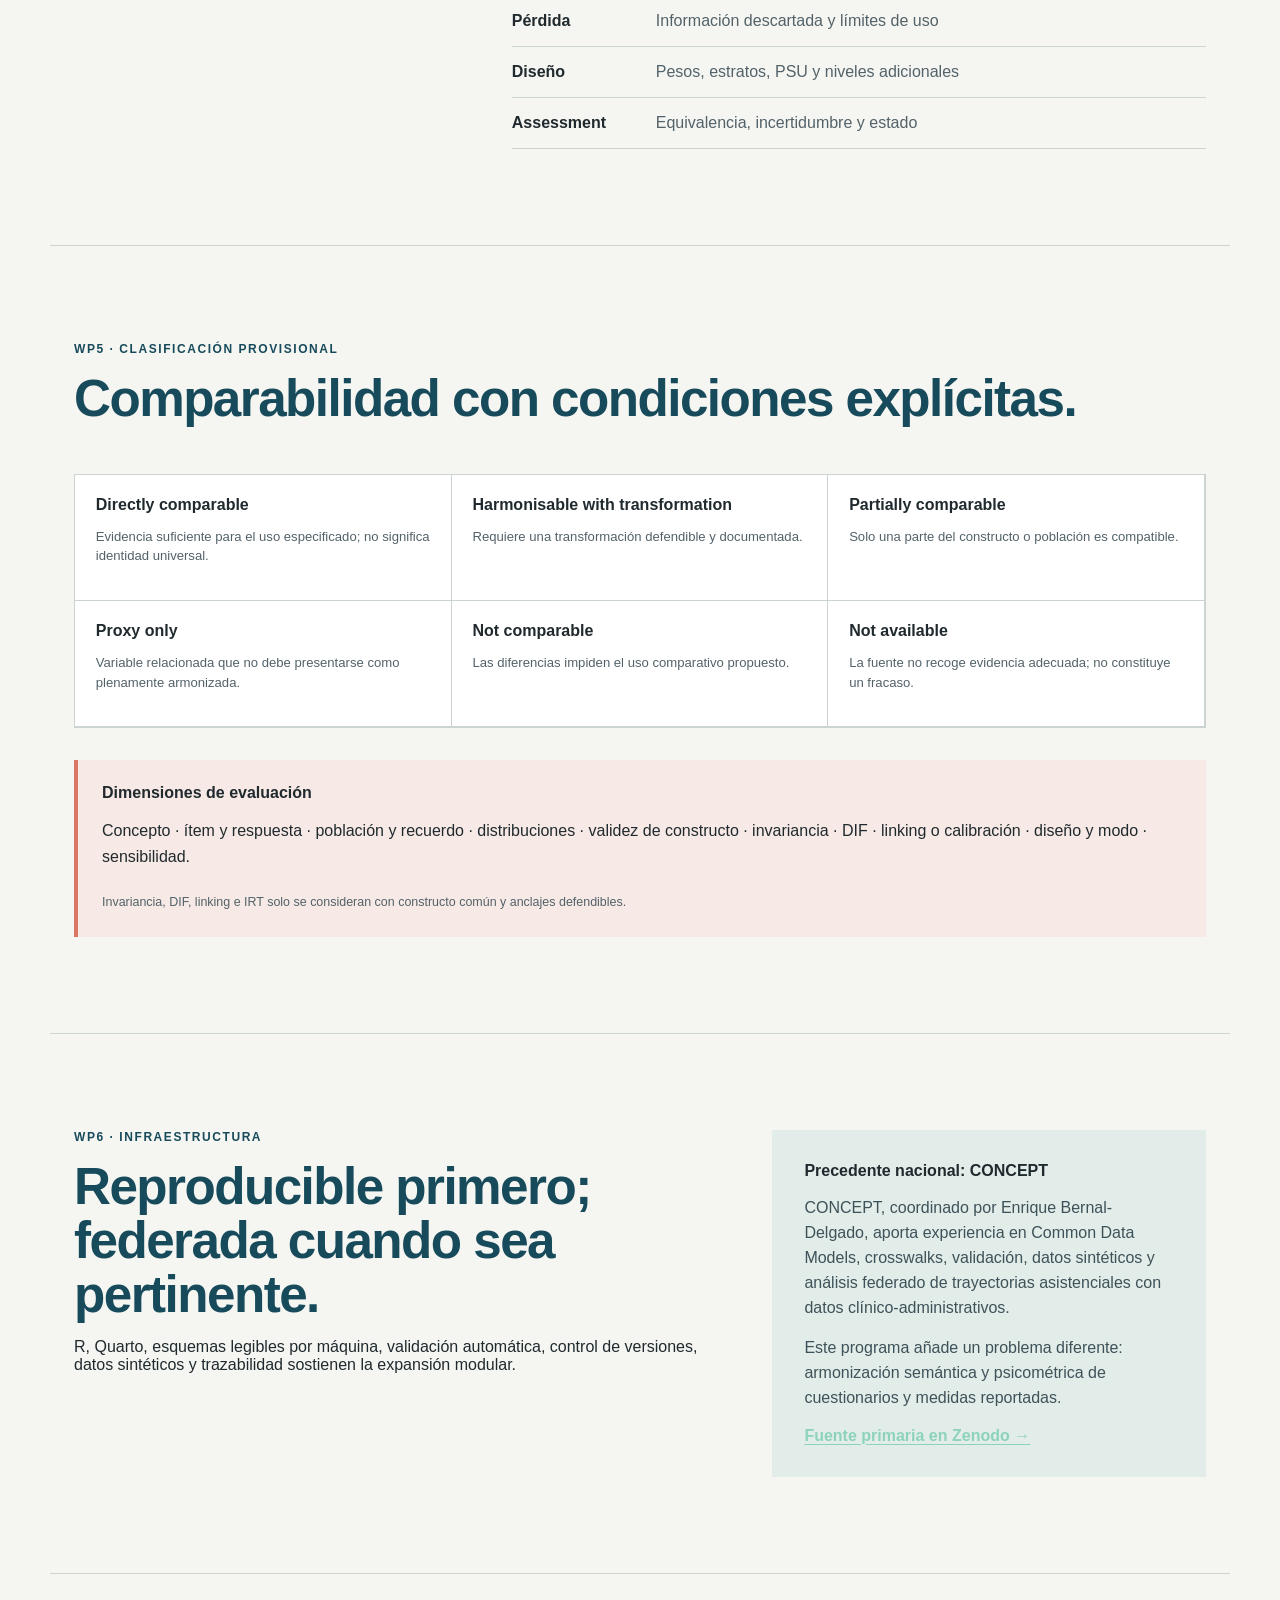
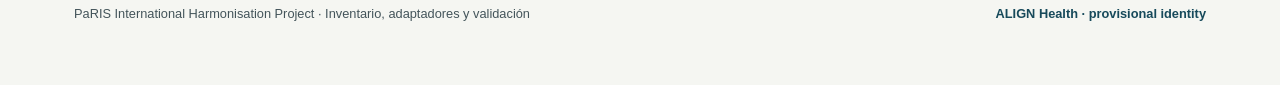
==== commit 4ae8c172: "feat: adopt ALIGN Health working identity" ====
--- a/website/encuestas.html
+++ b/website/encuestas.html
@@ -1,5 +1,5 @@
-<!doctype html><html lang="es"><head><meta charset="utf-8"><meta name="viewport" content="width=device-width, initial-scale=1"><meta name="description" content="Inventario de encuestas, adaptadores y métodos de validación."><title>Encuestas y métodos · PaRIS Harmonisation</title><link rel="icon" href="favicon.svg" type="image/svg+xml"><link rel="stylesheet" href="styles.css"></head><body><a class="skip-link" href="#contenido">Saltar al contenido</a>
-<header class="site-header"><a class="brand" href="index.html"><span class="brand-mark">PH</span><span>PaRIS Harmonisation</span></a><nav aria-label="Navegación principal"><a href="index.html">Inicio</a><a href="programa.html">Programa y WPs</a><a href="marco.html">Marco y DataSchema</a><a aria-current="page" href="encuestas.html">Encuestas y métodos</a><a href="roadmap.html">Roadmap y productos</a></nav></header>
+<!doctype html><html lang="es"><head><meta charset="utf-8"><meta name="viewport" content="width=device-width, initial-scale=1"><meta name="description" content="Inventario de encuestas, adaptadores y métodos de validación."><title>Encuestas y métodos · ALIGN Health</title><link rel="icon" href="favicon.svg" type="image/svg+xml"><link rel="apple-touch-icon" href="assets/brand/align-health-icon-color.svg"><link rel="stylesheet" href="styles.css"></head><body><a class="skip-link" href="#contenido">Saltar al contenido</a>
+<header class="site-header"><a class="brand" href="index.html"><img class="brand-logo" src="assets/brand/align-health-logo-color.svg" alt="ALIGN Health — Health survey harmonisation for policy"><img class="brand-icon" src="assets/brand/align-health-icon-color.svg" alt=""></a><nav aria-label="Navegación principal"><a href="index.html">Inicio</a><a href="programa.html">Programa y WPs</a><a href="marco.html">Marco y DataSchema</a><a aria-current="page" href="encuestas.html">Encuestas y métodos</a><a href="roadmap.html">Roadmap y productos</a></nav></header>
 <main id="contenido" class="page-shell"><header class="page-hero"><p class="eyebrow">WP4–WP6 · De fuentes a evidencia</p><h1>Cada encuesta llega mediante su propio adaptador.</h1><p class="lead">El inventario registra lo que una fuente ofrece; el adaptador explicita la transformación; la validación decide si una comparación es admisible. Cobertura no equivale a validez.</p></header>
 <section class="section"><div class="section-heading"><div><p class="eyebrow">Fuentes candidatas</p><h2>Núcleo, extensiones y ejemplos.</h2></div></div><div class="survey-register"><article class="survey-core"><span>Primer anclaje</span><h3>PaRIS Cycle 1</h3><p>PROMs, PREMs, capacidades y atención primaria. No define por sí sola el marco conceptual.</p></article><article class="survey-core"><span>Primer comparador</span><h3>EHIS Wave 3</h3><p>Salud, funcionamiento, utilización y determinantes. No se presupone cobertura completa de PROMs o PREMs.</p></article><article><span>Extensión prioritaria</span><h3>SHARE · IHP</h3><p>Solo tras evaluar el piloto y documentar la ganancia científica.</p></article><article><span>Candidatas justificables</span><h3>PVS · HRS · CCHS · BRFSS · MEPS · EU-SILC</h3><p>Ejemplos para preguntas específicas; ninguna inclusión es automática.</p></article></div></section>
 <section class="section adapter-spec"><div><p class="eyebrow">Adapter specification</p><h2>Lo que debe declarar cada crosswalk.</h2></div><ol class="spec-list"><li><b>Fuente</b><span>Variable, ítem original y texto de pregunta</span></li><li><b>Universo</b><span>Población, filtros y periodo de recuerdo</span></li><li><b>Representación</b><span>Categorías, escala y códigos no sustantivos</span></li><li><b>Transformación</b><span>Algoritmo separado y versionado</span></li><li><b>Pérdida</b><span>Información descartada y límites de uso</span></li><li><b>Diseño</b><span>Pesos, estratos, PSU y niveles adicionales</span></li><li><b>Assessment</b><span>Equivalencia, incertidumbre y estado</span></li></ol></section>
--- a/website/styles.css
+++ b/website/styles.css
@@ -387,7 +387,7 @@
 }
 @media (max-width: 520px) {
   .site-header { align-items: flex-start; flex-direction: column; }
-  .site-header nav { width: 100%; margin-left: 0; }
+  .site-header nav { width: 100%; margin-left: 0; flex-wrap: wrap; overflow: visible; row-gap: .45rem; }
   .programme-hero h1 { font-size: 2.9rem; }
 }
 @media (prefers-reduced-motion: reduce) {
